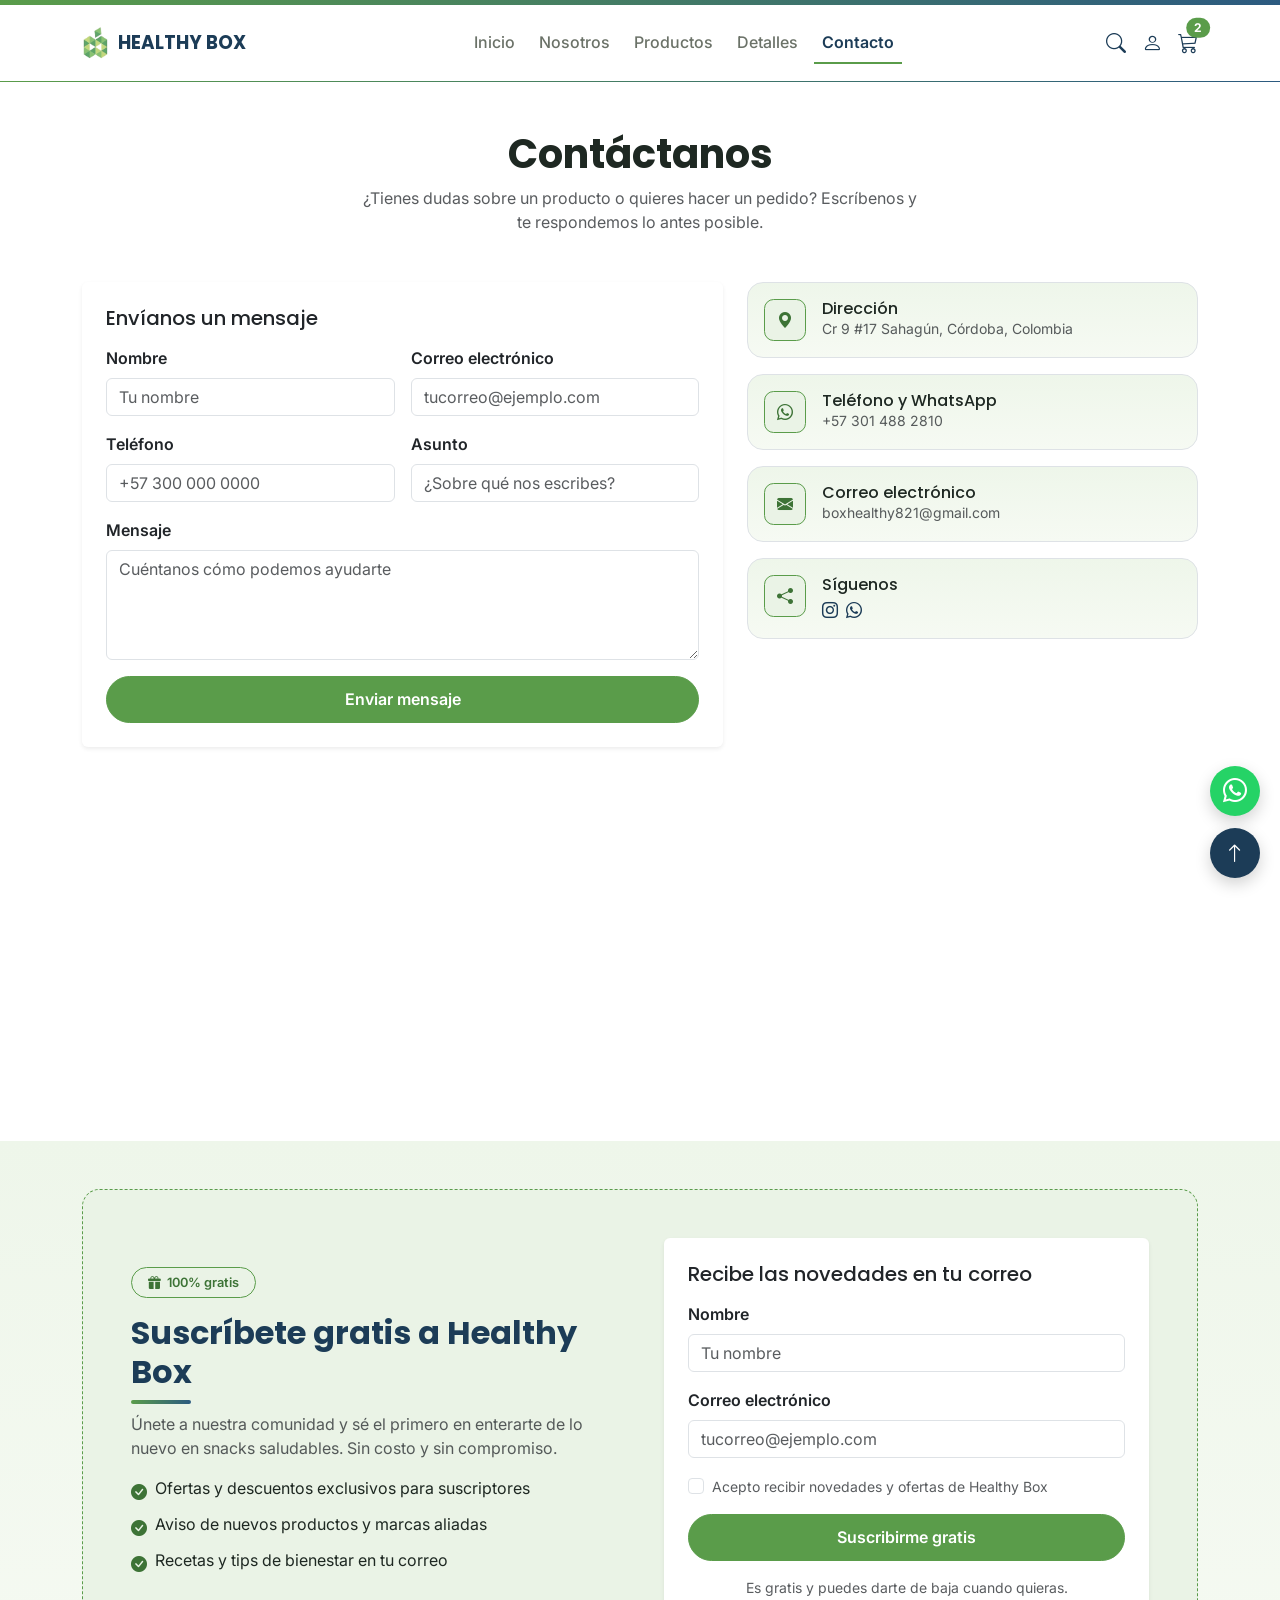
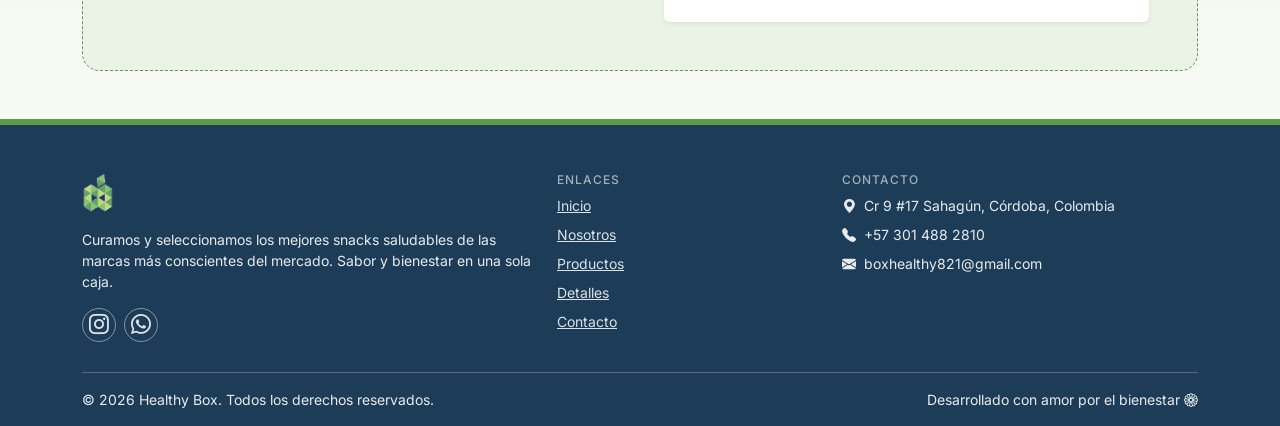
==== contacto.html @ ec4a330c "Primer commit" ====
<!doctype html>
<html lang="es">
<head>
  <meta charset="UTF-8">
  <meta name="viewport" content="width=device-width, initial-scale=1.0">
  <title>Contacto | Healthy Box</title>
  <meta name="description" content="Escríbenos a Healthy Box, consulta nuestra dirección, teléfono y correo, o suscríbete gratis a nuestras novedades.">
  <link href="https://cdn.jsdelivr.net/npm/bootstrap@5.3.3/dist/css/bootstrap.min.css" rel="stylesheet">
  <link rel="stylesheet" href="https://cdn.jsdelivr.net/npm/bootstrap-icons@1.11.3/font/bootstrap-icons.min.css">
  <link rel="stylesheet" href="css/estilo.css">
</head>
<body>

  <header class="navbar navbar-expand-lg sticky-top py-3">
    <div class="container">
      <a class="navbar-brand" href="index.html">
        <img src="img/logo-icono.png" alt="Logo Healthy Box">
        HEALTHY BOX
      </a>
      <button class="navbar-toggler" type="button" data-bs-toggle="collapse" data-bs-target="#navbarPrincipal" aria-controls="navbarPrincipal" aria-expanded="false" aria-label="Abrir menú de navegación">
        <span class="navbar-toggler-icon"></span>
      </button>
      <div class="navbar-collapse collapse d-lg-flex justify-content-between align-items-center" id="navbarPrincipal">
        <ul class="navbar-nav mx-lg-auto my-3 my-lg-0 gap-lg-2">
          <li class="nav-item"><a class="nav-link" href="index.html">Inicio</a></li>
          <li class="nav-item"><a class="nav-link" href="nosotros.html">Nosotros</a></li>
          <li class="nav-item"><a class="nav-link" href="productos.html">Productos</a></li>
          <li class="nav-item"><a class="nav-link" href="detalle.html">Detalles</a></li>
          <li class="nav-item"><a class="nav-link active" href="contacto.html">Contacto</a></li>
        </ul>
        <div class="d-flex align-items-center gap-3">
          <a href="#" class="icono-usuario" aria-label="Buscar"><i class="bi bi-search fs-5"></i></a>
          <a href="#" class="icono-usuario" aria-label="Mi cuenta"><i class="bi bi-person fs-5"></i></a>
          <a href="#" class="position-relative icono-usuario" aria-label="Carrito de compras (simulado, aún sin funcionalidad real)">
            <i class="bi bi-cart3 fs-5"></i>
            <span class="badge-carrito badge rounded-pill position-absolute top-0 start-100 translate-middle">2</span>
          </a>
        </div>
      </div>
    </div>
  </header>

  <main>
    <section class="py-5">
      <div class="container">
        <div class="text-center mx-auto mb-5" style="max-width:560px;">
          <h1>Contáctanos</h1>
          <p class="text-muted">¿Tienes dudas sobre un producto o quieres hacer un pedido? Escríbenos y te respondemos lo antes posible.</p>
        </div>

        <div class="row g-4">
          <div class="col-lg-7">
            <form class="card p-4 shadow-sm border-0 h-100">
              <h2 class="h5 mb-3">Envíanos un mensaje</h2>
              <div class="row g-3 mb-3">
                <div class="col-md-6">
                  <label class="form-label fw-semibold">Nombre</label>
                  <input type="text" class="form-control" placeholder="Tu nombre">
                </div>
                <div class="col-md-6">
                  <label class="form-label fw-semibold">Correo electrónico</label>
                  <input type="email" class="form-control" placeholder="tucorreo@ejemplo.com">
                </div>
              </div>
              <div class="row g-3 mb-3">
                <div class="col-md-6">
                  <label class="form-label fw-semibold">Teléfono</label>
                  <input type="tel" class="form-control" placeholder="+57 300 000 0000">
                </div>
                <div class="col-md-6">
                  <label class="form-label fw-semibold">Asunto</label>
                  <input type="text" class="form-control" placeholder="¿Sobre qué nos escribes?">
                </div>
              </div>
              <div class="mb-3">
                <label class="form-label fw-semibold">Mensaje</label>
                <textarea class="form-control" rows="4" placeholder="Cuéntanos cómo podemos ayudarte"></textarea>
              </div>
              <button type="button" class="btn btn-primary w-100">Enviar mensaje</button>
            </form>
          </div>

          <div class="col-lg-5">
            <div class="d-grid gap-3">
              <div class="d-flex gap-3 align-items-start border rounded-4 p-3 bg-crema">
                <div class="icono-circulo flex-shrink-0">
                  <i class="bi bi-geo-alt-fill"></i>
                </div>
                <div>
                  <h3 class="h6 mb-0">Dirección</h3>
                  <p class="text-muted small mb-0">Cr 9 #17 Sahagún, Córdoba, Colombia</p>
                </div>
              </div>

              <div class="d-flex gap-3 align-items-start border rounded-4 p-3 bg-crema">
                <div class="icono-circulo flex-shrink-0">
                  <i class="bi bi-whatsapp"></i>
                </div>
                <div>
                  <h3 class="h6 mb-0">Teléfono y WhatsApp</h3>
                  <p class="text-muted small mb-0">+57 301 488 2810</p>
                </div>
              </div>

              <div class="d-flex gap-3 align-items-start border rounded-4 p-3 bg-crema">
                <div class="icono-circulo flex-shrink-0">
                  <i class="bi bi-envelope-fill"></i>
                </div>
                <div>
                  <h3 class="h6 mb-0">Correo electrónico</h3>
                  <p class="text-muted small mb-0">boxhealthy821@gmail.com</p>
                </div>
              </div>

              <div class="d-flex gap-3 align-items-start border rounded-4 p-3 bg-crema">
                <div class="icono-circulo flex-shrink-0">
                  <i class="bi bi-share-fill"></i>
                </div>
                <div>
                  <h3 class="h6 mb-0">Síguenos</h3>
                  <div class="redes d-flex gap-2 mt-1">
                    <a href="#" class="link-azul" aria-label="Instagram @healthybox_sahagun"><i class="bi bi-instagram"></i></a>
                    <a href="#" class="link-azul" aria-label="Chat / WhatsApp"><i class="bi bi-whatsapp"></i></a>
                  </div>
                </div>
              </div>
            </div>
          </div>
        </div>

        <iframe src="https://www.google.com/maps?q=8.9491906,-75.4437418&hl=es&z=17&output=embed"
        width="100%" height="340" style="border:0;" allowfullscreen loading="lazy"></iframe>
      </div>
    </section>

    <section class="py-5 bg-crema">
      <div class="container">
        <div class="caja-suscripcion p-4 p-lg-5">
          <div class="row g-5 align-items-center">
            <div class="col-lg-6">
              <span class="hero-badge mb-3"><i class="bi bi-gift-fill"></i> 100% gratis</span>
              <h2>Suscríbete gratis a Healthy Box</h2>
              <p class="text-muted">Únete a nuestra comunidad y sé el primero en enterarte de lo nuevo en snacks saludables. Sin costo y sin compromiso.</p>
              <ul class="list-unstyled d-grid gap-2">
                <li class="d-flex gap-2"><i class="bi bi-check-circle-fill text-verde flex-shrink-0 mt-1"></i> Ofertas y descuentos exclusivos para suscriptores</li>
                <li class="d-flex gap-2"><i class="bi bi-check-circle-fill text-verde flex-shrink-0 mt-1"></i> Aviso de nuevos productos y marcas aliadas</li>
                <li class="d-flex gap-2"><i class="bi bi-check-circle-fill text-verde flex-shrink-0 mt-1"></i> Recetas y tips de bienestar en tu correo</li>
              </ul>
            </div>
            <div class="col-lg-6">
              <form class="card p-4 shadow-sm border-0">
                <h3 class="h5 mb-3">Recibe las novedades en tu correo</h3>
                <div class="mb-3">
                  <label class="form-label fw-semibold">Nombre</label>
                  <input type="text" class="form-control" placeholder="Tu nombre">
                </div>
                <div class="mb-3">
                  <label class="form-label fw-semibold">Correo electrónico</label>
                  <input type="email" class="form-control" placeholder="tucorreo@ejemplo.com">
                </div>
                <div class="form-check mb-3">
                  <input class="form-check-input" type="checkbox" id="aceptoNovedades2">
                  <label class="form-check-label small text-muted" for="aceptoNovedades2">Acepto recibir novedades y ofertas de Healthy Box</label>
                </div>
                <button type="button" class="btn btn-primary w-100">Suscribirme gratis</button>
                <p class="text-muted small text-center mt-3 mb-0">Es gratis y puedes darte de baja cuando quieras.</p>
              </form>
            </div>
          </div>
        </div>
      </div>
    </section>
  </main>

  <footer class="pie-azul pt-5 pb-3">
    <div class="container">
      <div class="row g-4">
        <div class="col-lg-5">
          <img src="img/logo-icono.png" alt="Healthy Box" height="40" class="mb-3">
          <p class="small">Curamos y seleccionamos los mejores snacks saludables de las marcas más conscientes del mercado. Sabor y bienestar en una sola caja.</p>
          <div class="redes d-flex gap-2">
            <a href="#" aria-label="Instagram @healthybox_sahagun"><i class="bi bi-instagram fs-5"></i></a>
            <a href="#" aria-label="Chat / WhatsApp"><i class="bi bi-whatsapp fs-5"></i></a>
          </div>
        </div>
        <div class="col-6 col-lg-3">
          <h6>ENLACES</h6>
          <ul class="list-unstyled d-grid gap-2 small">
            <li><a href="index.html">Inicio</a></li>
            <li><a href="nosotros.html">Nosotros</a></li>
            <li><a href="productos.html">Productos</a></li>
            <li><a href="detalle.html">Detalles</a></li>
            <li><a href="contacto.html">Contacto</a></li>
          </ul>
        </div>
        <div class="col-6 col-lg-4">
          <h6>CONTACTO</h6>
          <ul class="list-unstyled d-grid gap-2 small">
            <li><i class="bi bi-geo-alt-fill me-1"></i> Cr 9 #17 Sahagún, Córdoba, Colombia</li>
            <li><i class="bi bi-telephone-fill me-1"></i> +57 301 488 2810</li>
            <li><i class="bi bi-envelope-fill me-1"></i> boxhealthy821@gmail.com</li>
          </ul>
        </div>
      </div>
      <div class="d-flex flex-wrap justify-content-between gap-2 small border-top border-light border-opacity-25 mt-4 pt-3">
        <span>© 2026 Healthy Box. Todos los derechos reservados.</span>
        <span>Desarrollado con amor por el bienestar <i class="bi bi-flower1"></i></span>
      </div>
    </div>
  </footer>

  <a href="#" class="boton-flotante boton-flotante--wa" aria-label="Escríbenos por WhatsApp">
    <i class="bi bi-whatsapp fs-4"></i>
  </a>
  <a href="#" class="boton-flotante boton-flotante--arriba" aria-label="Volver arriba">
    <i class="bi bi-arrow-up fs-5"></i>
  </a>

  <script src="https://cdn.jsdelivr.net/npm/bootstrap@5.3.3/dist/js/bootstrap.bundle.min.js"></script>
</body>
</html>
---- css/estilo.css ----
@import url('https://fonts.googleapis.com/css2?family=Poppins:wght@500;600;700&family=Inter:wght@400;500;600;700&display=swap');

:root{
  --hb-verde:        #5a9c4a;  
  --hb-verde-oscuro:  #3d7336; 
  --hb-verde-suave:   #eaf3e6;  
  --hb-azul:          #2c5a80;  
  --hb-azul-oscuro:   #1c3c57;  
  --hb-crema:         #fbf9f5;
  --hb-ink:           #1e2822;
  --hb-mute:          #6b7268;
  --hb-linea:         #e5e4dc;

  --bs-font-sans-serif: 'Inter', system-ui, sans-serif;
}

body{ color: var(--hb-ink); background: #fff; }
h1, h2, h3, h4, .navbar-brand, .fw-brand{
  font-family: 'Poppins', 'Inter', sans-serif;
  font-weight: 700;
}

.btn-primary{
  background-color: var(--hb-verde);
  border-color: var(--hb-verde);
  font-weight: 600;
}
.btn-primary:hover, .btn-primary:focus{
  background-color: var(--hb-verde-oscuro);
  border-color: var(--hb-verde-oscuro);
}
.btn-outline-primary{
  color: var(--hb-verde-oscuro);
  border-color: var(--hb-verde);
}
.btn-outline-primary:hover{
  background-color: var(--hb-verde);
  border-color: var(--hb-verde);
  color: #fff;
}
.btn{ border-radius: 50rem; padding: .65rem 1.6rem; }
.btn-sm{ padding: .35rem .9rem; }

.text-verde{ color: var(--hb-verde-oscuro) !important; }
.text-azul{ color: var(--hb-azul-oscuro) !important; }
.bg-verde-suave{ background-color: var(--hb-verde-suave) !important; }
.bg-crema{ background-color: var(--hb-crema) !important; }
.bg-azul-oscuro{ background-color: var(--hb-azul-oscuro) !important; }
.link-azul{ color: var(--hb-azul-oscuro); }

.navbar{ background: #fff; border-bottom: 1px solid var(--hb-linea); }
.navbar-brand{ color: var(--hb-azul-oscuro); display: flex; align-items: center; gap: .55rem; font-size: 1.15rem; }
.navbar-brand img{ height: 34px; width: auto; }
.nav-link{ color: var(--hb-mute); font-weight: 500; }
.nav-link.active{
  color: var(--hb-azul-oscuro) !important;
  font-weight: 600;
  border-bottom: 2px solid var(--hb-verde);
}
.icono-usuario{ color: var(--hb-azul-oscuro); }
.badge-carrito{ background: var(--hb-verde) !important; }

.hero-badge{
  display: inline-flex;
  align-items: center;
  gap: .4rem;
  background: var(--hb-verde-suave);
  color: var(--hb-verde-oscuro);
  border: 1px solid var(--hb-verde);
  border-radius: 50rem;
  padding: .3rem 1rem;
  font-size: .8rem;
  font-weight: 600;
}
.hero-img{ border-radius: 1rem; object-fit: cover; width: 100%; height: 100%; min-height: 320px; }

.ola-marca{ display: block; width: 100%; height: 48px; line-height: 0; }
.ola-marca path.ola-verde{ fill: var(--hb-verde); }
.ola-marca path.ola-azul{ fill: var(--hb-azul); opacity: .85; }

.card-producto{ border: 1px solid var(--hb-linea); border-radius: .9rem; overflow: hidden; }
.card-producto .card-img-top{ aspect-ratio: 1 / 1; object-fit: contain; background: #fff; padding: .75rem; }
.card-producto .marca-producto{ font-size: .7rem; letter-spacing: .06em; text-transform: uppercase; color: var(--hb-verde-oscuro); font-weight: 700; }
.card-producto .precio{ font-family: 'Poppins', sans-serif; font-weight: 700; color: var(--hb-verde-oscuro); }

.icono-circulo{
  width: 42px; height: 42px;
  border-radius: .6rem;
  background: var(--hb-verde-suave);
  border: 1.5px solid var(--hb-verde);
  color: var(--hb-verde-oscuro);
  display: inline-flex; align-items: center; justify-content: center;
}

.franja-azul{ background: var(--hb-azul-oscuro); color: #fff; padding: 3.5rem 0 6rem; }
.franja-azul p{ color: rgba(255,255,255,.85); }
.mision-card{ margin-top: -4.5rem; position: relative; z-index: 2; box-shadow: 0 12px 30px rgba(28,60,87,.14); border-radius: 1rem; }

.caja-suscripcion{
  background: var(--hb-verde-suave);
  border: 1.5px dashed var(--hb-verde);
  border-radius: 1.1rem;
}


.card-producto .btn{ position: relative; z-index: 2; }

.tabla-nutri th, .tabla-nutri td{ border-color: var(--hb-linea); padding: .45rem .25rem; }
.sello-adv{
  display: inline-block; margin: 0 .5rem .5rem 0;
  background: #1e2822; color: #fff; border-radius: .4rem;
  padding: .45rem .8rem; font-size: .75rem; font-weight: 700;
  letter-spacing: .03em; text-transform: uppercase;
}

.marco-creadores{
  max-width: 460px; margin: 0 auto 14px;
  background: var(--hb-verde-suave);
  border: 2px solid var(--hb-verde);
  border-radius: 1.5rem; padding: 1rem;
  box-shadow: 14px 14px 0 var(--hb-azul);
}
.marco-creadores img{
  display: block; width: 100%; height: auto; max-height: 540px;
  object-fit: contain; background: #fff; border-radius: 1rem;
}

footer.pie-azul{ background: var(--hb-azul-oscuro); color: rgba(255,255,255,.9); }
footer.pie-azul a{ color: rgba(255,255,255,.85); }
footer.pie-azul a:hover{ color: #fff; }
footer.pie-azul h6{ color: rgba(255,255,255,.6); letter-spacing: .08em; font-size: .75rem; }
footer.pie-azul .redes a{
  width: 34px; height: 34px; border-radius: 50%;
  border: 1.5px solid rgba(255,255,255,.45);
  display: inline-flex; align-items:center; justify-content:center;
}

.boton-flotante{
  position: fixed; right: 20px; width: 50px; height: 50px; border-radius: 50%;
  display: flex; align-items: center; justify-content: center;
  color: #fff; box-shadow: 0 6px 16px rgba(0,0,0,.18); z-index: 1040;
}
.boton-flotante--wa{ bottom: 84px; background: #25d366; }
.boton-flotante--arriba{ bottom: 22px; background: var(--hb-azul-oscuro); }

.stat-nutricional{ background: var(--hb-crema); border: 1px solid var(--hb-linea); border-radius: .7rem; text-align: center; padding: .8rem; }
.stat-nutricional b{ font-family:'Poppins',sans-serif; font-size: 1.25rem; color: var(--hb-verde-oscuro); display:block; }
.stat-nutricional span{ font-size: .75rem; color: var(--hb-mute); }
.precio-grande{ font-family:'Poppins',sans-serif; font-weight:700; color: var(--hb-verde-oscuro); font-size:1.7rem; }


.navbar{ border-top: 5px solid transparent; border-image: linear-gradient(90deg, var(--hb-verde), var(--hb-azul)) 1; border-bottom: 1px solid var(--hb-linea); }

.bg-crema{ background: linear-gradient(180deg, #eef6ea 0%, #f6faf3 100%) !important; }

.hero-color{ background: linear-gradient(135deg, var(--hb-verde-suave) 0%, #ffffff 55%, #e6eef5 100%); }
.hero-img{ box-shadow: 14px 14px 0 var(--hb-verde); }

main h2:not(.h5)::after{
  content: ""; display: block; width: 60px; height: 4px; border-radius: 4px; margin-top: .55rem;
  background: linear-gradient(90deg, var(--hb-verde), var(--hb-azul));
}
main .text-center h2:not(.h5)::after{ margin-left: auto; margin-right: auto; }
main h2:not(.h5){ color: var(--hb-azul-oscuro); }

.card-producto{ border-top: 4px solid var(--hb-verde); background: linear-gradient(#fff 55%, var(--hb-verde-suave) 100%); }
.card-producto .precio{
  display: inline-block; background: var(--hb-verde-suave); border: 1px solid var(--hb-verde);
  border-radius: 50rem; padding: .1rem .75rem; min-width: 3rem; text-align: center;
}

.franja-azul{ background: linear-gradient(135deg, var(--hb-azul-oscuro) 0%, var(--hb-azul) 100%); }
.mision-card{ border-top: 5px solid var(--hb-verde); }

.stat-nutricional{ background: var(--hb-verde-suave); border-color: var(--hb-verde); }
.detalle-prod .card.shadow-sm{ border-top: 4px solid var(--hb-azul) !important; }
.tabla-nutri th{ color: var(--hb-azul-oscuro); }
.precio-grande{ background: var(--hb-verde-suave); border-left: 5px solid var(--hb-verde); padding: .3rem 1rem; display: inline-block; border-radius: .4rem; }
.badge.bg-verde-suave{ background-color: var(--hb-verde-suave) !important; }

footer.pie-azul{ border-top: 6px solid var(--hb-verde); }

.mapa-contacto{ border: 3px solid var(--hb-verde); border-radius: 1.2rem; overflow: hidden; box-shadow: 10px 10px 0 var(--hb-azul); }
.mapa-contacto iframe{ display: block; }

.lista-filtros{ background: var(--hb-verde-suave); border-radius: .9rem; padding: .5rem; }
.lista-filtros .list-group-item{ background: transparent; border: 0; border-radius: .6rem !important; display: flex; justify-content: space-between; }
.lista-filtros .list-group-item.active{ background: #fff; color: var(--hb-azul-oscuro); font-weight: 700; }
.lista-filtros .list-group-item span{ color: var(--hb-mute); }
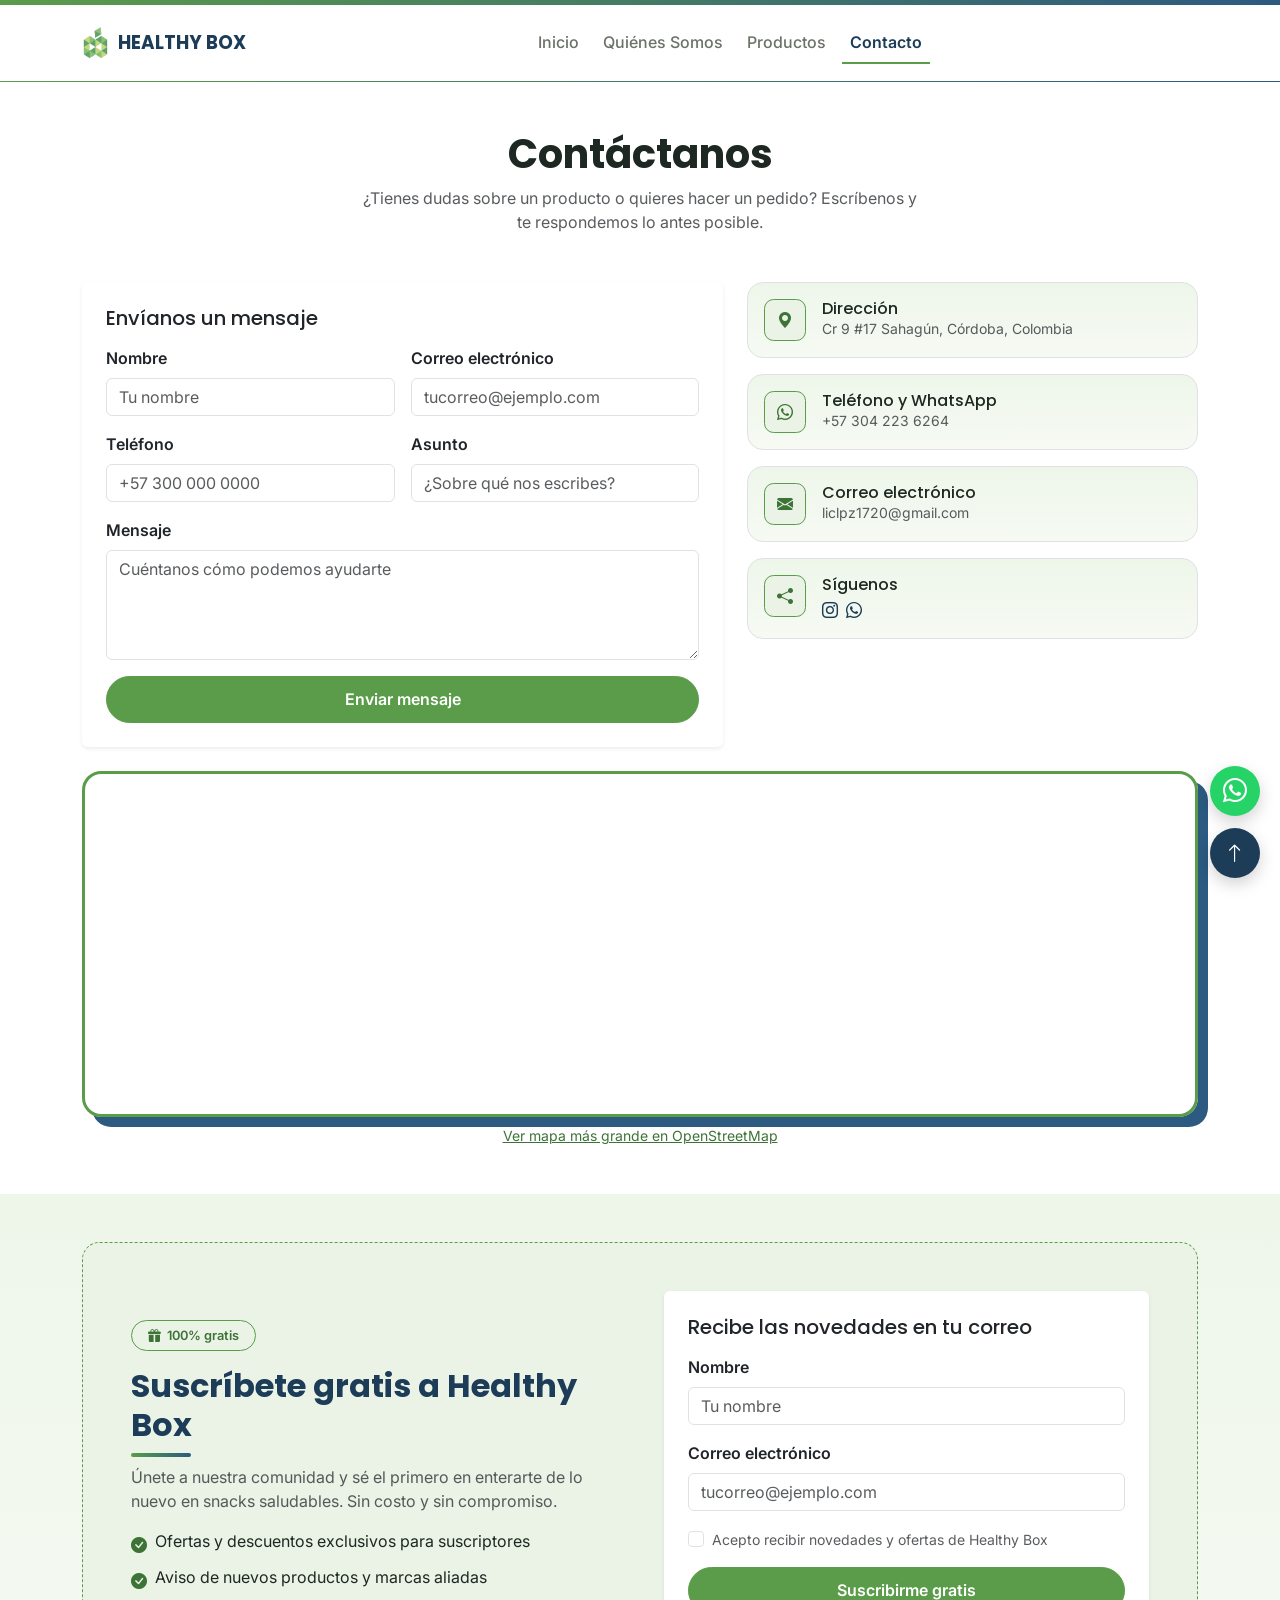
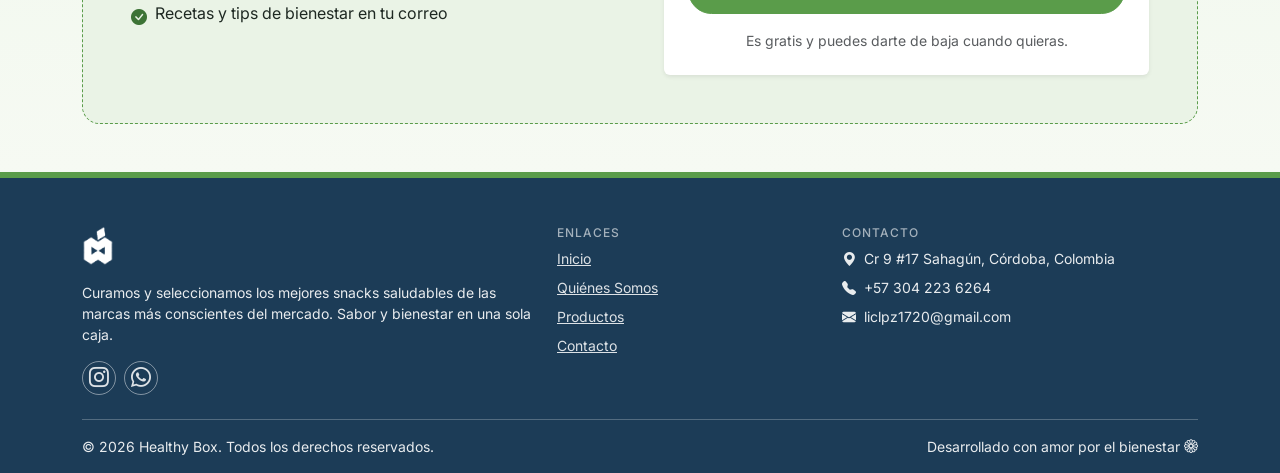
==== commit 9b03d0f1: "Actualización del proyecto" ====
--- a/contacto.html
+++ b/contacto.html
@@ -11,7 +11,7 @@
 </head>
 <body>
 
-  <header class="navbar navbar-expand-lg sticky-top py-3">
+    <header class="navbar navbar-expand-lg sticky-top py-3">
     <div class="container">
       <a class="navbar-brand" href="index.html">
         <img src="img/logo-icono.png" alt="Logo Healthy Box">
@@ -23,25 +23,16 @@
       <div class="navbar-collapse collapse d-lg-flex justify-content-between align-items-center" id="navbarPrincipal">
         <ul class="navbar-nav mx-lg-auto my-3 my-lg-0 gap-lg-2">
           <li class="nav-item"><a class="nav-link" href="index.html">Inicio</a></li>
-          <li class="nav-item"><a class="nav-link" href="nosotros.html">Nosotros</a></li>
+          <li class="nav-item"><a class="nav-link" href="nosotros.html">Quiénes Somos</a></li>
           <li class="nav-item"><a class="nav-link" href="productos.html">Productos</a></li>
-          <li class="nav-item"><a class="nav-link" href="detalle.html">Detalles</a></li>
           <li class="nav-item"><a class="nav-link active" href="contacto.html">Contacto</a></li>
         </ul>
-        <div class="d-flex align-items-center gap-3">
-          <a href="#" class="icono-usuario" aria-label="Buscar"><i class="bi bi-search fs-5"></i></a>
-          <a href="#" class="icono-usuario" aria-label="Mi cuenta"><i class="bi bi-person fs-5"></i></a>
-          <a href="#" class="position-relative icono-usuario" aria-label="Carrito de compras (simulado, aún sin funcionalidad real)">
-            <i class="bi bi-cart3 fs-5"></i>
-            <span class="badge-carrito badge rounded-pill position-absolute top-0 start-100 translate-middle">2</span>
-          </a>
-        </div>
       </div>
     </div>
   </header>
 
   <main>
-    <section class="py-5">
+        <section class="py-5">
       <div class="container">
         <div class="text-center mx-auto mb-5" style="max-width:560px;">
           <h1>Contáctanos</h1>
@@ -50,33 +41,37 @@
 
         <div class="row g-4">
           <div class="col-lg-7">
-            <form class="card p-4 shadow-sm border-0 h-100">
+            <form class="card p-4 shadow-sm border-0 h-100" action="https://api.web3forms.com/submit" method="POST">
+              <input type="hidden" name="access_key" value="74e4c2e1-4cb3-45d2-909e-8d9ed239c883">
+              <input type="hidden" name="subject" value="Nuevo mensaje desde Healthy Box">
+              <input type="hidden" name="from_name" value="Sitio web Healthy Box">
+              <input type="checkbox" name="botcheck" class="d-none" tabindex="-1" autocomplete="off">
               <h2 class="h5 mb-3">Envíanos un mensaje</h2>
               <div class="row g-3 mb-3">
                 <div class="col-md-6">
                   <label class="form-label fw-semibold">Nombre</label>
-                  <input type="text" class="form-control" placeholder="Tu nombre">
+                  <input type="text" name="nombre" class="form-control" placeholder="Tu nombre" required>
                 </div>
                 <div class="col-md-6">
                   <label class="form-label fw-semibold">Correo electrónico</label>
-                  <input type="email" class="form-control" placeholder="tucorreo@ejemplo.com">
+                  <input type="email" name="email" class="form-control" placeholder="tucorreo@ejemplo.com" required>
                 </div>
               </div>
               <div class="row g-3 mb-3">
                 <div class="col-md-6">
                   <label class="form-label fw-semibold">Teléfono</label>
-                  <input type="tel" class="form-control" placeholder="+57 300 000 0000">
+                  <input type="tel" name="telefono" class="form-control" placeholder="+57 300 000 0000">
                 </div>
                 <div class="col-md-6">
                   <label class="form-label fw-semibold">Asunto</label>
-                  <input type="text" class="form-control" placeholder="¿Sobre qué nos escribes?">
+                  <input type="text" name="asunto" class="form-control" placeholder="¿Sobre qué nos escribes?">
                 </div>
               </div>
               <div class="mb-3">
                 <label class="form-label fw-semibold">Mensaje</label>
-                <textarea class="form-control" rows="4" placeholder="Cuéntanos cómo podemos ayudarte"></textarea>
-              </div>
-              <button type="button" class="btn btn-primary w-100">Enviar mensaje</button>
+                <textarea name="mensaje" class="form-control" rows="4" required placeholder="Cuéntanos cómo podemos ayudarte"></textarea>
+              </div>
+              <button type="submit" class="btn btn-primary w-100">Enviar mensaje</button>
             </form>
           </div>
 
@@ -98,7 +93,7 @@
                 </div>
                 <div>
                   <h3 class="h6 mb-0">Teléfono y WhatsApp</h3>
-                  <p class="text-muted small mb-0">+57 301 488 2810</p>
+                  <p class="text-muted small mb-0">+57 304 223 6264</p>
                 </div>
               </div>
 
@@ -108,7 +103,7 @@
                 </div>
                 <div>
                   <h3 class="h6 mb-0">Correo electrónico</h3>
-                  <p class="text-muted small mb-0">boxhealthy821@gmail.com</p>
+                  <p class="text-muted small mb-0">liclpz1720@gmail.com</p>
                 </div>
               </div>
 
@@ -119,8 +114,8 @@
                 <div>
                   <h3 class="h6 mb-0">Síguenos</h3>
                   <div class="redes d-flex gap-2 mt-1">
-                    <a href="#" class="link-azul" aria-label="Instagram @healthybox_sahagun"><i class="bi bi-instagram"></i></a>
-                    <a href="#" class="link-azul" aria-label="Chat / WhatsApp"><i class="bi bi-whatsapp"></i></a>
+                    <a href="https://www.instagram.com/licethlp07?knvt=MXJ4OGp3YTh5czN5NA==" class="link-azul" aria-label="Instagram @healthybox_sahagun"><i class="bi bi-instagram"></i></a>
+                    <a href="https://wa.me/573042236264" target="_blank" rel="noopener" class="link-azul" aria-label="Chat / WhatsApp"><i class="bi bi-whatsapp"></i></a>
                   </div>
                 </div>
               </div>
@@ -128,12 +123,17 @@
           </div>
         </div>
 
-        <iframe src="https://www.google.com/maps?q=8.9491906,-75.4437418&hl=es&z=17&output=embed"
-        width="100%" height="340" style="border:0;" allowfullscreen loading="lazy"></iframe>
+        <div class="mapa-contacto mt-4">
+          <iframe
+            src="https://www.openstreetmap.org/export/embed.html?bbox=-75.4477%2C8.9451%2C-75.4397%2C8.9531&amp;layer=mapnik&amp;marker=8.9491906%2C-75.4437418"
+            title="Ubicación de Healthy Box en Sahagún, Córdoba (OpenStreetMap)"
+            width="100%" height="340" style="border:0;" loading="lazy"></iframe>
+        </div>
+        <p class="small text-center mt-2 mb-0"><a href="https://www.openstreetmap.org/?mlat=8.9491906&amp;mlon=-75.4437418#map=17/8.9491906/-75.4437418" target="_blank" rel="noopener" class="text-verde">Ver mapa más grande en OpenStreetMap</a></p>
       </div>
     </section>
 
-    <section class="py-5 bg-crema">
+        <section class="py-5 bg-crema">
       <div class="container">
         <div class="caja-suscripcion p-4 p-lg-5">
           <div class="row g-5 align-items-center">
@@ -148,21 +148,25 @@
               </ul>
             </div>
             <div class="col-lg-6">
-              <form class="card p-4 shadow-sm border-0">
+              <form class="card p-4 shadow-sm border-0" action="https://api.web3forms.com/submit" method="POST">
+                <input type="hidden" name="access_key" value="7e4ecec6-5a29-4eb7-8053-2802646640e2">
+              <input type="hidden" name="subject" value="Nueva suscripción a Healthy Box">
+              <input type="hidden" name="from_name" value="Sitio web Healthy Box">
+              <input type="checkbox" name="botcheck" class="d-none" tabindex="-1" autocomplete="off">
                 <h3 class="h5 mb-3">Recibe las novedades en tu correo</h3>
                 <div class="mb-3">
                   <label class="form-label fw-semibold">Nombre</label>
-                  <input type="text" class="form-control" placeholder="Tu nombre">
+                  <input type="text" name="nombre" class="form-control" placeholder="Tu nombre" required>
                 </div>
                 <div class="mb-3">
                   <label class="form-label fw-semibold">Correo electrónico</label>
-                  <input type="email" class="form-control" placeholder="tucorreo@ejemplo.com">
+                  <input type="email" name="email" class="form-control" placeholder="tucorreo@ejemplo.com" required>
                 </div>
                 <div class="form-check mb-3">
-                  <input class="form-check-input" type="checkbox" id="aceptoNovedades2">
+                  <input class="form-check-input" type="checkbox" name="acepta_novedades" id="aceptoNovedades2" required>
                   <label class="form-check-label small text-muted" for="aceptoNovedades2">Acepto recibir novedades y ofertas de Healthy Box</label>
                 </div>
-                <button type="button" class="btn btn-primary w-100">Suscribirme gratis</button>
+                <button type="submit" class="btn btn-primary w-100">Suscribirme gratis</button>
                 <p class="text-muted small text-center mt-3 mb-0">Es gratis y puedes darte de baja cuando quieras.</p>
               </form>
             </div>
@@ -172,24 +176,23 @@
     </section>
   </main>
 
-  <footer class="pie-azul pt-5 pb-3">
+    <footer class="pie-azul pt-5 pb-3">
     <div class="container">
       <div class="row g-4">
         <div class="col-lg-5">
-          <img src="img/logo-icono.png" alt="Healthy Box" height="40" class="mb-3">
+          <img src="img/logo-icono.png" alt="Healthy Box" height="40" class="mb-3" style="filter:brightness(0) invert(1);">
           <p class="small">Curamos y seleccionamos los mejores snacks saludables de las marcas más conscientes del mercado. Sabor y bienestar en una sola caja.</p>
           <div class="redes d-flex gap-2">
-            <a href="#" aria-label="Instagram @healthybox_sahagun"><i class="bi bi-instagram fs-5"></i></a>
-            <a href="#" aria-label="Chat / WhatsApp"><i class="bi bi-whatsapp fs-5"></i></a>
+            <a href="https://www.instagram.com/licethlp07?knvt=MXJ4OGp3YTh5czN5NA==" aria-label="Instagram @healthybox_sahagun"><i class="bi bi-instagram fs-5"></i></a>
+            <a href="https://wa.me/573042236264" target="_blank" rel="noopener" aria-label="Chat / WhatsApp"><i class="bi bi-whatsapp fs-5"></i></a>
           </div>
         </div>
         <div class="col-6 col-lg-3">
           <h6>ENLACES</h6>
           <ul class="list-unstyled d-grid gap-2 small">
             <li><a href="index.html">Inicio</a></li>
-            <li><a href="nosotros.html">Nosotros</a></li>
+            <li><a href="nosotros.html">Quiénes Somos</a></li>
             <li><a href="productos.html">Productos</a></li>
-            <li><a href="detalle.html">Detalles</a></li>
             <li><a href="contacto.html">Contacto</a></li>
           </ul>
         </div>
@@ -197,8 +200,8 @@
           <h6>CONTACTO</h6>
           <ul class="list-unstyled d-grid gap-2 small">
             <li><i class="bi bi-geo-alt-fill me-1"></i> Cr 9 #17 Sahagún, Córdoba, Colombia</li>
-            <li><i class="bi bi-telephone-fill me-1"></i> +57 301 488 2810</li>
-            <li><i class="bi bi-envelope-fill me-1"></i> boxhealthy821@gmail.com</li>
+            <li><i class="bi bi-telephone-fill me-1"></i> +57 304 223 6264</li>
+            <li><i class="bi bi-envelope-fill me-1"></i> liclpz1720@gmail.com</li>
           </ul>
         </div>
       </div>
@@ -209,7 +212,7 @@
     </div>
   </footer>
 
-  <a href="#" class="boton-flotante boton-flotante--wa" aria-label="Escríbenos por WhatsApp">
+  <a href="https://wa.me/573042236264" target="_blank" rel="noopener" class="boton-flotante boton-flotante--wa" aria-label="Escríbenos por WhatsApp">
     <i class="bi bi-whatsapp fs-4"></i>
   </a>
   <a href="#" class="boton-flotante boton-flotante--arriba" aria-label="Volver arriba">
@@ -217,5 +220,6 @@
   </a>
 
   <script src="https://cdn.jsdelivr.net/npm/bootstrap@5.3.3/dist/js/bootstrap.bundle.min.js"></script>
+  <script src="js/script.js"></script>
 </body>
 </html>
--- a/css/estilo.css
+++ b/css/estilo.css
@@ -1,13 +1,7 @@
-
 @import url('https://fonts.googleapis.com/css2?family=Poppins:wght@500;600;700&family=Inter:wght@400;500;600;700&display=swap');
 
 :root{
-  --hb-verde:        #5a9c4a;  
-  --hb-verde-oscuro:  #3d7336; 
-  --hb-verde-suave:   #eaf3e6;  
-  --hb-azul:          #2c5a80;  
-  --hb-azul-oscuro:   #1c3c57;  
-  --hb-crema:         #fbf9f5;
+    --hb-verde:        #5a9c4a;    --hb-verde-oscuro:  #3d7336;    --hb-verde-suave:   #eaf3e6;    --hb-azul:          #2c5a80;    --hb-azul-oscuro:   #1c3c57;    --hb-crema:         #fbf9f5;
   --hb-ink:           #1e2822;
   --hb-mute:          #6b7268;
   --hb-linea:         #e5e4dc;
@@ -103,7 +97,6 @@
   border-radius: 1.1rem;
 }
 
-
 .card-producto .btn{ position: relative; z-index: 2; }
 
 .tabla-nutri th, .tabla-nutri td{ border-color: var(--hb-linea); padding: .45rem .25rem; }
@@ -149,7 +142,6 @@
 .stat-nutricional span{ font-size: .75rem; color: var(--hb-mute); }
 .precio-grande{ font-family:'Poppins',sans-serif; font-weight:700; color: var(--hb-verde-oscuro); font-size:1.7rem; }
 
-
 .navbar{ border-top: 5px solid transparent; border-image: linear-gradient(90deg, var(--hb-verde), var(--hb-azul)) 1; border-bottom: 1px solid var(--hb-linea); }
 
 .bg-crema{ background: linear-gradient(180deg, #eef6ea 0%, #f6faf3 100%) !important; }
@@ -187,4 +179,65 @@
 .lista-filtros{ background: var(--hb-verde-suave); border-radius: .9rem; padding: .5rem; }
 .lista-filtros .list-group-item{ background: transparent; border: 0; border-radius: .6rem !important; display: flex; justify-content: space-between; }
 .lista-filtros .list-group-item.active{ background: #fff; color: var(--hb-azul-oscuro); font-weight: 700; }
-.lista-filtros .list-group-item span{ color: var(--hb-mute); }+.lista-filtros .list-group-item span{ color: var(--hb-mute); }
+
+html{ scroll-behavior: smooth; }
+.categoria, #catalogo{ scroll-margin-top: 100px; }
+.lista-filtros .list-group-item-action:hover{ background: #fff; color: var(--hb-verde-oscuro); }
+
+.detalle-prod{ display: none; }
+.detalle-prod:target{ display: block; }
+body:not(:has(.detalle-prod:target)) .detalle-prod[data-default]{ display: block; }
+
+.carrusel-prod{ padding: 0 .25rem; }
+.carrusel-prod .carousel-indicators{ bottom: 0; margin-bottom: 0; }
+.carrusel-prod .carousel-indicators [data-bs-target]{ background-color: var(--hb-verde); width: 12px; height: 12px; border-radius: 50%; border: 0; margin: 0 5px; }
+.carrusel-prod .carousel-control-prev,
+.carrusel-prod .carousel-control-next{
+  width: 44px; height: 44px; top: 38%; bottom: auto; opacity: 1;
+  background: var(--hb-azul-oscuro); border-radius: 50%;
+  box-shadow: 0 4px 12px rgba(0,0,0,.2);
+}
+.carrusel-prod .carousel-control-prev{ left: -6px; }
+.carrusel-prod .carousel-control-next{ right: -6px; }
+.carrusel-prod .carousel-control-prev-icon,
+.carrusel-prod .carousel-control-next-icon{ width: 1.1rem; height: 1.1rem; }
+
+.galeria-item{ border-radius: 1.2rem; overflow: hidden; border: 3px solid var(--hb-verde); box-shadow: 8px 8px 0 var(--hb-azul); background: #fff; }
+.galeria-item img{ object-fit: cover; width: 100%; height: 100%; }
+
+.card-nutri{ border-top: 4px solid var(--hb-verde) !important; background: linear-gradient(#fff 70%, var(--hb-verde-suave)); }
+.chip-nutri{ display: inline-block; background: #fff; border: 1px solid var(--hb-verde); color: var(--hb-azul-oscuro); border-radius: 50rem; padding: .3rem .85rem; font-size: .85rem; }
+.chip-nutri b{ color: var(--hb-verde-oscuro); font-weight: 700; margin-right: .2rem; }
+
+
+.grupo-productos{ display: flex; align-items: center; gap: 1rem; background: linear-gradient(135deg, var(--hb-azul-oscuro), var(--hb-azul)); color: #fff; border-radius: 1rem; border-left: 8px solid var(--hb-verde); padding: 1.1rem 1.4rem; margin-bottom: 2rem; }
+.grupo-productos i{ font-size: 2rem; color: #fff; }
+.grupo-productos h2{ color: #fff !important; margin: 0; font-size: 1.5rem; }
+.grupo-productos h2::after{ display: none !important; }
+.grupo-productos p{ margin: 0; color: rgba(255,255,255,.85); font-size: .95rem; }
+
+.pagina-prod{ display: none; scroll-margin-top: 100px; }
+.pagina-prod:target, .pagina-prod:has(:target){ display: block; }
+body:not(:has(.pagina-prod:target)):not(:has(.pagina-prod :target)) .pagina-prod[data-default]{ display: block; }
+
+.valor-img{ display: block; width: 100%; aspect-ratio: 1 / 1; object-fit: cover; }
+
+.hero-carrusel{ overflow: hidden; }
+.hero-carrusel .carousel-item{ background: linear-gradient(135deg, var(--hb-azul-oscuro) 0%, var(--hb-azul) 100%); }
+.hero-carrusel .hero-slide-img{ width: 58%; margin-left: auto; height: 600px; object-fit: contain; object-position: right center; filter: drop-shadow(-14px 0 26px rgba(0,0,0,.35)); }
+.hero-carrusel .carousel-caption-hb{ position: absolute; inset: 0; display: flex; align-items: center; color: #fff; }
+.hero-carrusel .hero-texto{ max-width: min(540px, 38vw); }
+.hero-carrusel .hero-texto h1, .hero-carrusel .hero-texto h2{ color: #fff; }
+.hero-carrusel .hero-texto h2::after{ display: none; }
+.hero-carrusel .hero-texto p{ color: rgba(255,255,255,.92); font-size: 1.1rem; }
+.hero-carrusel .btn-outline-light:hover{ color: var(--hb-azul-oscuro); }
+.hero-carrusel .carousel-indicators [data-bs-target]{ width: 12px; height: 12px; border-radius: 50%; border: 0; }
+.hero-carrusel .carousel-control-prev, .hero-carrusel .carousel-control-next{ width: 46px; height: 46px; top: 50%; bottom: auto; transform: translateY(-50%); margin: 0 14px; opacity: 1; background: rgba(28,60,87,.8); border-radius: 50%; }
+@media (max-width: 991.98px){
+  .hero-carrusel .hero-slide-img{ width: 100%; height: 260px; object-position: center; filter: none; }
+  .hero-carrusel .carousel-caption-hb{ position: static; padding: 1.5rem 0 3.5rem; }
+  .hero-carrusel .hero-texto{ max-width: none; }
+  .hero-carrusel .hero-texto h1, .hero-carrusel .hero-texto h2{ font-size: 2rem; }
+  .hero-carrusel .carousel-control-prev, .hero-carrusel .carousel-control-next{ display: none; }
+}
